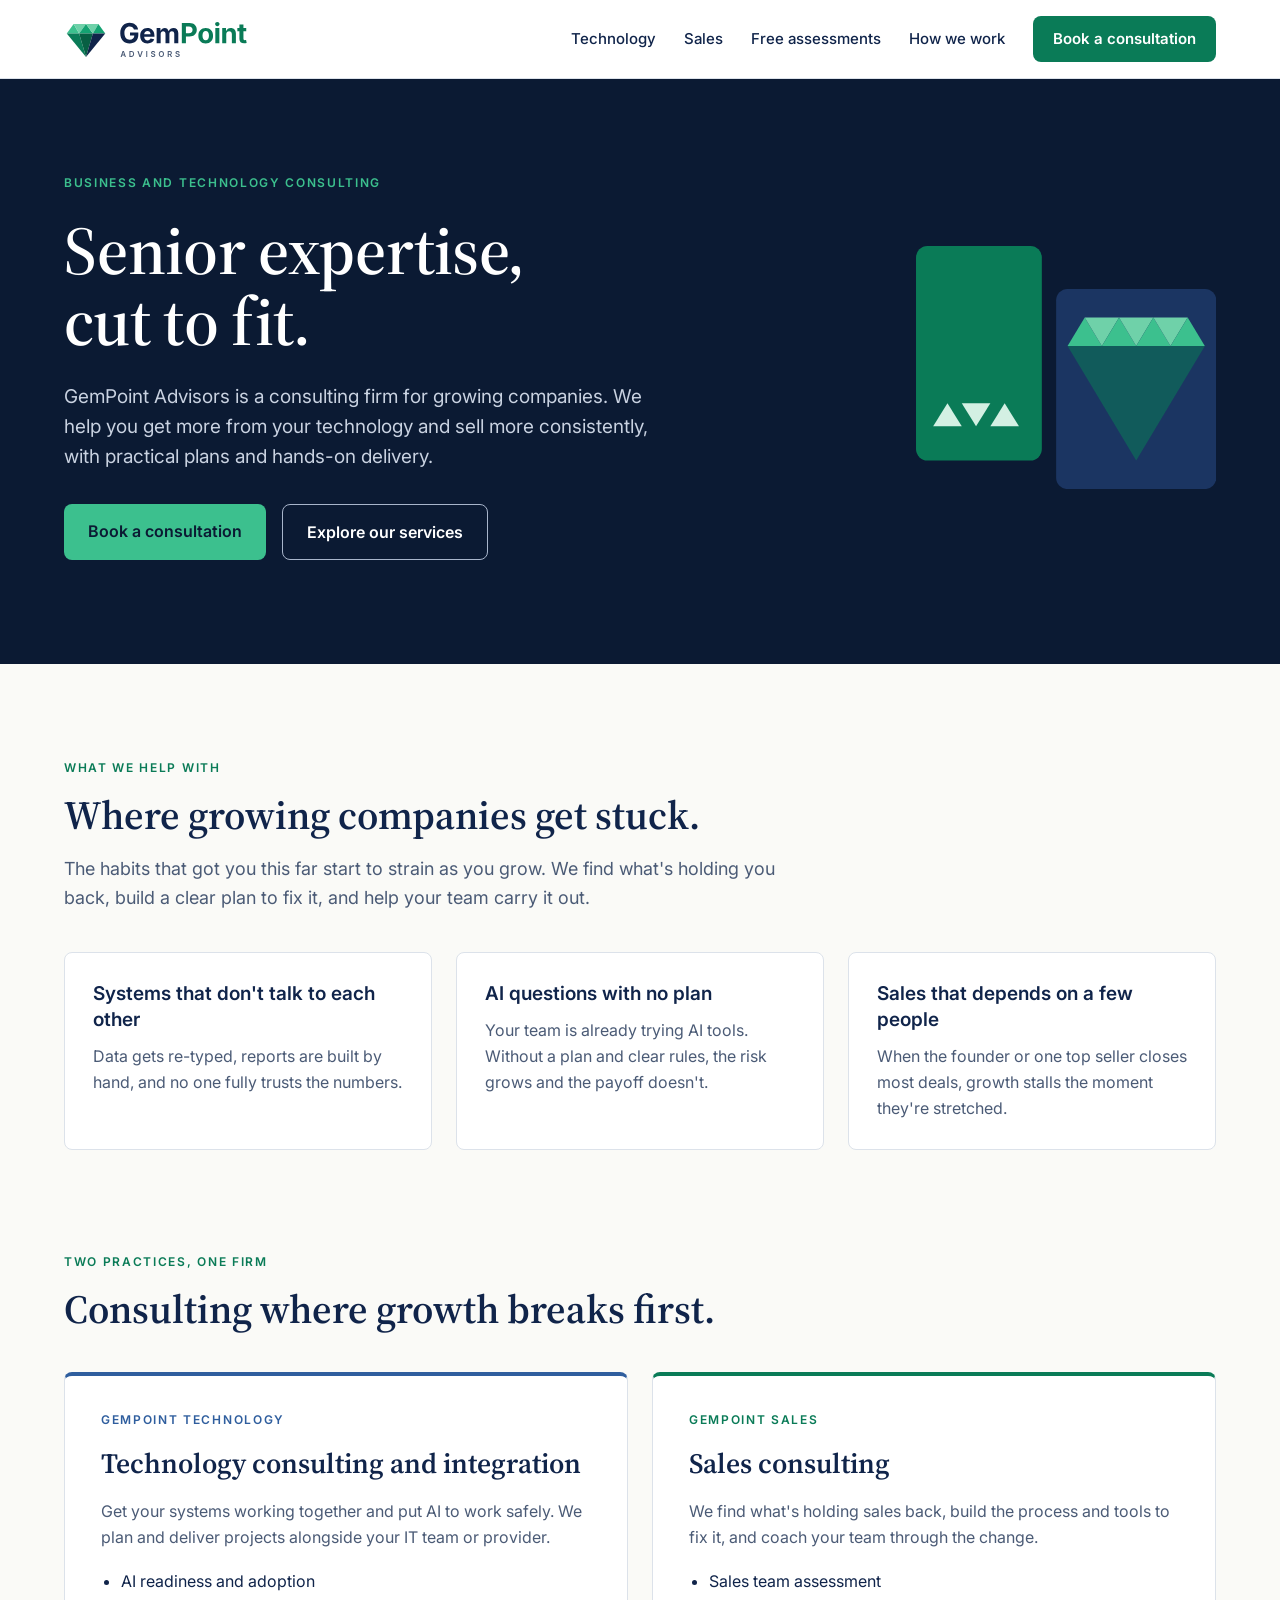
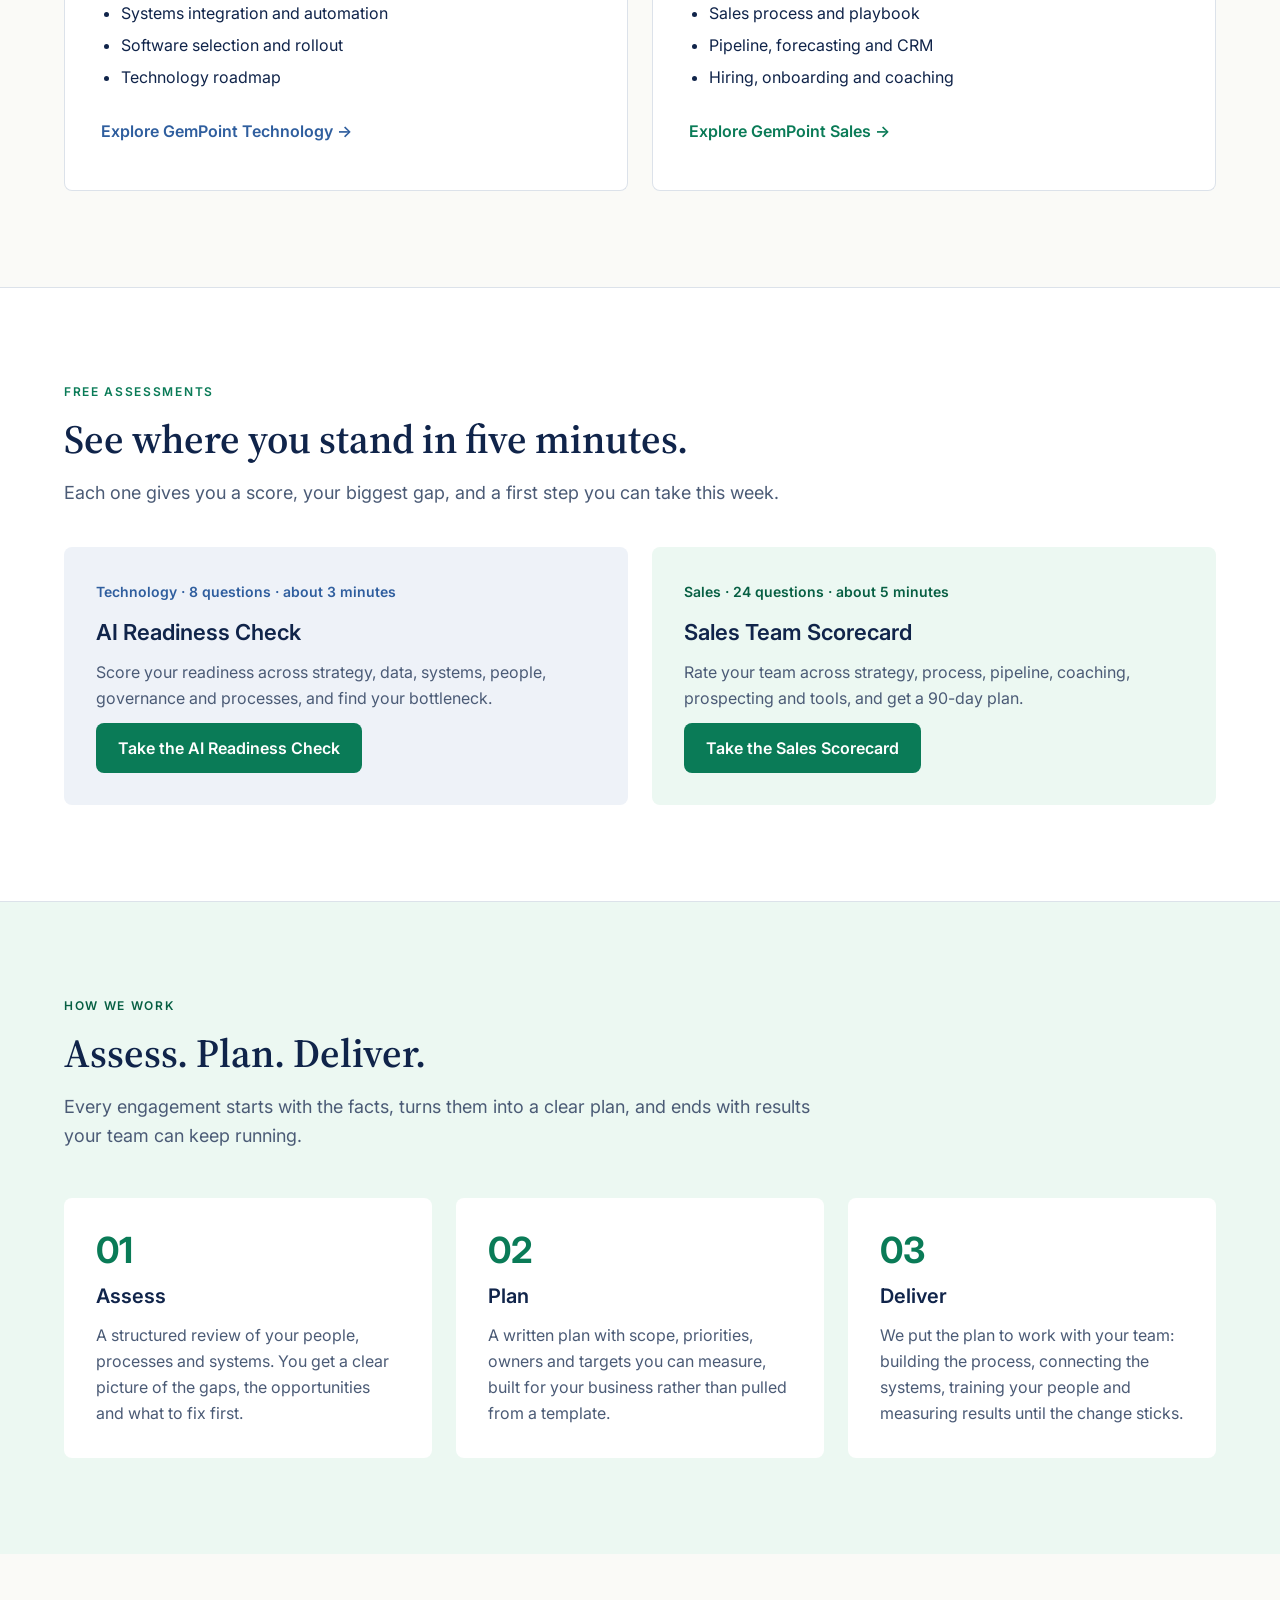
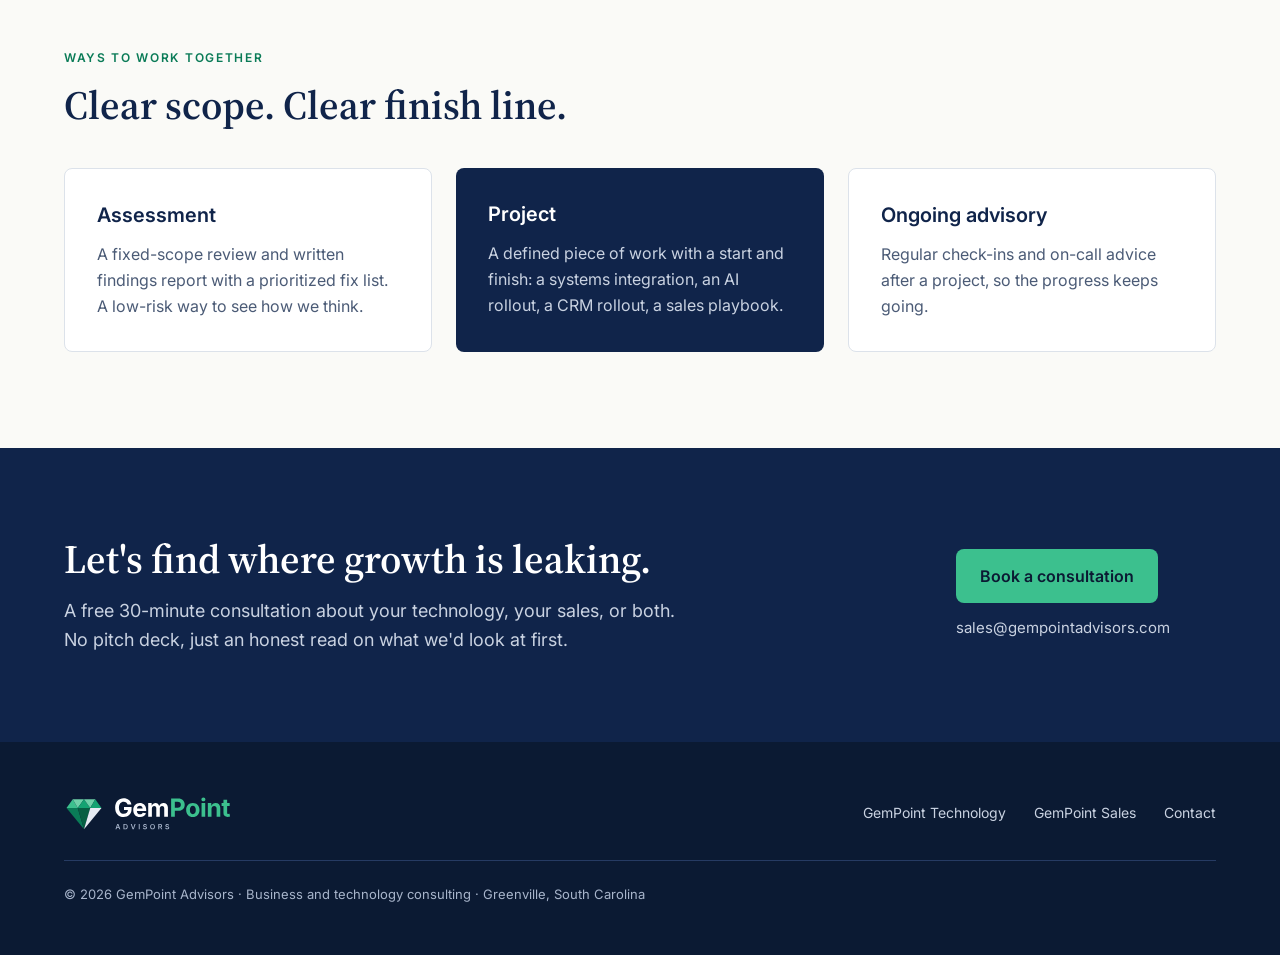
==== index.html @ 89e2c3e5 "Add files via upload" ====
<!doctype html>
<html lang="en">
<head>
<meta charset="utf-8">
<meta name="viewport" content="width=device-width, initial-scale=1">
<title>GemPoint Advisors | Business and technology consulting</title>
<meta name="description" content="GemPoint Advisors is a Greenville, South Carolina consulting firm helping growing companies get more from their technology and sell more consistently.">
<link rel="canonical" href="https://gempointadvisors.com/">
<meta property="og:type" content="website">
<meta property="og:title" content="GemPoint Advisors | Business and technology consulting">
<meta property="og:description" content="GemPoint Advisors is a Greenville, South Carolina consulting firm helping growing companies get more from their technology and sell more consistently.">
<meta property="og:url" content="https://gempointadvisors.com/">
<meta property="og:image" content="https://gempointadvisors.com/assets/share-image.png">
<meta name="twitter:card" content="summary_large_image">
<link rel="icon" href="/favicon.svg" type="image/svg+xml">
<link rel="apple-touch-icon" href="/apple-touch-icon.png">
<link rel="stylesheet" href="https://fonts.googleapis.com/css2?family=Inter:wght@400;500;600;700&amp;family=Source+Serif+4:opsz,wght@8..60,600&amp;display=swap">
<style>
body{margin:0;background:#FAFAF7}
a{color:#0A7B57}a:hover{color:#075F43}
</style>
<style>
*,*::before,*::after{box-sizing:border-box}
html{scroll-behavior:smooth}
img{max-width:100%}
@media (max-width:480px){
  [style*="grid-template-columns"]{grid-template-columns:1fr !important}
  [style*="padding: 96px 24px"],[style*="padding: 88px 24px"]{padding-top:64px !important;padding-bottom:64px !important}
  [style*="padding: 16px 24px"],[style*="padding: 96px 24px"],[style*="padding: 88px 24px"],[style*="padding: 72px 24px"],[style*="padding: 48px 24px"]{padding-left:16px !important;padding-right:16px !important}
  [style*="padding: 0 24px 96px"]{padding-left:16px !important;padding-right:16px !important}
  div:has(> svg[viewBox="0 0 420 340"]){display:none !important}
}
@media (prefers-reduced-motion: reduce){html{scroll-behavior:auto}}
</style>
</head>
<body>
<div style="font-family: Inter, system-ui, sans-serif; color: #10244A; background: #FAFAF7; font-size: 16px; line-height: 26px;">

<header style="background: #FFFFFF; border-bottom: 1px solid #DCE2EA;">
<nav aria-label="Main" style="max-width: 1200px; margin: 0 auto; padding: 16px 24px; display: flex; flex-wrap: wrap; align-items: center; justify-content: space-between; gap: 16px;">
<a href="/" aria-label="GemPoint Advisors home" style="display: flex; align-items: center;"><img src="/assets/logos/gempoint-lockup.svg" alt="GemPoint Advisors" style="height: 44px; width: auto; display: block;"></a>
<div style="display: flex; flex-wrap: wrap; align-items: center; gap: 8px 28px; font-size: 15px; font-weight: 500;">
<a href="/technology/" style="color: #10244A; text-decoration: none; padding: 10px 0;">Technology</a>
<a href="/sales/" style="color: #10244A; text-decoration: none; padding: 10px 0;">Sales</a>
<a href="#assessments" style="color: #10244A; text-decoration: none; padding: 10px 0;">Free assessments</a>
<a href="#how" style="color: #10244A; text-decoration: none; padding: 10px 0;">How we work</a>
<a href="#contact" style="background: #0A7B57; color: #FFFFFF; text-decoration: none; padding: 10px 20px; border-radius: 8px; font-weight: 600;">Book a consultation</a>
</div>
</nav>
</header>

<section style="background: #0B1A33; color: #FFFFFF;">
<div style="max-width: 1200px; margin: 0 auto; padding: 96px 24px 104px; display: flex; flex-wrap: wrap; align-items: center; gap: 48px;">
<div style="flex: 999 1 520px; min-width: 0; display: flex; flex-direction: column; gap: 24px;">
<p style="margin: 0; font-size: 12px; line-height: 16px; font-weight: 600; letter-spacing: 0.14em; text-transform: uppercase; color: #3CC08E;">Business and technology consulting</p>
<h1 style="margin: 0; font-family: 'Source Serif 4', Georgia, serif; font-weight: 600; font-size: clamp(40px, 6vw, 68px); line-height: 1.05; letter-spacing: -0.01em; color: #FFFFFF;">Senior expertise,<br>cut to fit.</h1>
<p style="margin: 0; max-width: 600px; font-size: 19px; line-height: 30px; color: #C9D2E1;">GemPoint Advisors is a consulting firm for growing companies. We help you get more from your technology and sell more consistently, with practical plans and hands-on delivery.</p>
<div style="display: flex; flex-wrap: wrap; gap: 16px; padding-top: 8px;">
<a href="#contact" style="background: #3CC08E; color: #0B1A33; text-decoration: none; padding: 14px 24px; border-radius: 8px; font-weight: 600; font-size: 16px;">Book a consultation</a>
<a href="#practices" style="color: #FFFFFF; text-decoration: none; padding: 14px 24px; border-radius: 8px; border: 1px solid #A8B5CB; font-weight: 600; font-size: 16px;">Explore our services</a>
</div>
</div>
<div style="flex: 1 1 300px; max-width: 420px; min-width: 0;">
<svg viewBox="0 0 420 340" aria-hidden="true" style="width: 100%; height: auto; display: block;">
<rect x="0" y="0" width="176" height="300" rx="16" fill="#0A7B57"></rect>
<rect x="196" y="60" width="224" height="280" rx="16" fill="#1B3562"></rect>
<polygon points="212,140 236,100 260,140" fill="#3CC08E"></polygon>
<polygon points="236,100 284,100 260,140" fill="#6FD1A9"></polygon>
<polygon points="260,140 284,100 308,140" fill="#3CC08E"></polygon>
<polygon points="284,100 332,100 308,140" fill="#6FD1A9"></polygon>
<polygon points="308,140 332,100 356,140" fill="#3CC08E"></polygon>
<polygon points="332,100 380,100 356,140" fill="#6FD1A9"></polygon>
<polygon points="356,140 380,100 404,140" fill="#3CC08E"></polygon>
<polygon points="212,140 404,140 308,300" fill="#0A7B57" opacity="0.55"></polygon>
<polygon points="24,252 44,220 64,252" fill="#D3F0E3"></polygon>
<polygon points="64,220 104,220 84,252" fill="#D3F0E3"></polygon>
<polygon points="104,252 124,220 144,252" fill="#D3F0E3"></polygon>
</svg>
</div>
</div>
</section>

<section aria-labelledby="gap-h" style="max-width: 1200px; margin: 0 auto; padding: 96px 24px 32px; display: flex; flex-direction: column; gap: 40px;">
<div style="max-width: 760px; display: flex; flex-direction: column; gap: 16px;">
<p style="margin: 0; font-size: 12px; line-height: 16px; font-weight: 600; letter-spacing: 0.14em; text-transform: uppercase; color: #0A7B57;">What we help with</p>
<h2 id="gap-h" style="margin: 0; font-family: 'Source Serif 4', Georgia, serif; font-weight: 600; font-size: clamp(30px, 4vw, 40px); line-height: 1.15;">Where growing companies get stuck.</h2>
<p style="margin: 0; font-size: 18px; line-height: 29px; color: #4B5B76;">The habits that got you this far start to strain as you grow. We find what's holding you back, build a clear plan to fix it, and help your team carry it out.</p>
</div>
<div style="display: grid; grid-template-columns: repeat(auto-fit, minmax(260px, 1fr)); gap: 24px;">
<div style="background: #FFFFFF; border: 1px solid #DCE2EA; border-radius: 8px; padding: 28px; display: flex; flex-direction: column; gap: 10px;">
<h3 style="margin: 0; font-size: 19px; line-height: 26px; font-weight: 600;">Systems that don't talk to each other</h3>
<p style="margin: 0; color: #4B5B76;">Data gets re-typed, reports are built by hand, and no one fully trusts the numbers.</p>
</div>
<div style="background: #FFFFFF; border: 1px solid #DCE2EA; border-radius: 8px; padding: 28px; display: flex; flex-direction: column; gap: 10px;">
<h3 style="margin: 0; font-size: 19px; line-height: 26px; font-weight: 600;">AI questions with no plan</h3>
<p style="margin: 0; color: #4B5B76;">Your team is already trying AI tools. Without a plan and clear rules, the risk grows and the payoff doesn't.</p>
</div>
<div style="background: #FFFFFF; border: 1px solid #DCE2EA; border-radius: 8px; padding: 28px; display: flex; flex-direction: column; gap: 10px;">
<h3 style="margin: 0; font-size: 19px; line-height: 26px; font-weight: 600;">Sales that depends on a few people</h3>
<p style="margin: 0; color: #4B5B76;">When the founder or one top seller closes most deals, growth stalls the moment they're stretched.</p>
</div>
</div>
</section>

<section id="practices" aria-labelledby="practices-h" style="max-width: 1200px; margin: 0 auto; padding: 72px 24px 96px; display: flex; flex-direction: column; gap: 40px;">
<div style="display: flex; flex-direction: column; gap: 16px; max-width: 760px;">
<p style="margin: 0; font-size: 12px; line-height: 16px; font-weight: 600; letter-spacing: 0.14em; text-transform: uppercase; color: #0A7B57;">Two practices, one firm</p>
<h2 id="practices-h" style="margin: 0; font-family: 'Source Serif 4', Georgia, serif; font-weight: 600; font-size: clamp(30px, 4vw, 40px); line-height: 1.15;">Consulting where growth breaks first.</h2>
</div>
<div style="display: grid; grid-template-columns: repeat(auto-fit, minmax(320px, 1fr)); gap: 24px;">
<article style="background: #FFFFFF; border: 1px solid #DCE2EA; border-top: 4px solid #2F5E9E; border-radius: 8px; padding: 36px; display: flex; flex-direction: column; gap: 18px;">
<p style="margin: 0; font-size: 12px; line-height: 16px; font-weight: 600; letter-spacing: 0.14em; text-transform: uppercase; color: #2F5E9E;">GemPoint Technology</p>
<h3 style="margin: 0; font-family: 'Source Serif 4', Georgia, serif; font-weight: 600; font-size: 28px; line-height: 34px;">Technology consulting and integration</h3>
<p style="margin: 0; color: #4B5B76;">Get your systems working together and put AI to work safely. We plan and deliver projects alongside your IT team or provider.</p>
<ul style="margin: 0; padding-left: 20px; display: flex; flex-direction: column; gap: 6px;">
<li>AI readiness and adoption</li>
<li>Systems integration and automation</li>
<li>Software selection and rollout</li>
<li>Technology roadmap</li>
</ul>
<a href="/technology/" style="align-self: flex-start; color: #2F5E9E; font-weight: 600; text-decoration: none; padding: 10px 0;">Explore GemPoint Technology →</a>
</article>
<article style="background: #FFFFFF; border: 1px solid #DCE2EA; border-top: 4px solid #0A7B57; border-radius: 8px; padding: 36px; display: flex; flex-direction: column; gap: 18px;">
<p style="margin: 0; font-size: 12px; line-height: 16px; font-weight: 600; letter-spacing: 0.14em; text-transform: uppercase; color: #0A7B57;">GemPoint Sales</p>
<h3 style="margin: 0; font-family: 'Source Serif 4', Georgia, serif; font-weight: 600; font-size: 28px; line-height: 34px;">Sales consulting</h3>
<p style="margin: 0; color: #4B5B76;">We find what's holding sales back, build the process and tools to fix it, and coach your team through the change.</p>
<ul style="margin: 0; padding-left: 20px; display: flex; flex-direction: column; gap: 6px;">
<li>Sales team assessment</li>
<li>Sales process and playbook</li>
<li>Pipeline, forecasting and CRM</li>
<li>Hiring, onboarding and coaching</li>
</ul>
<a href="/sales/" style="align-self: flex-start; color: #0A7B57; font-weight: 600; text-decoration: none; padding: 10px 0;">Explore GemPoint Sales →</a>
</article>
</div>
</section>

<section id="assessments" aria-labelledby="assess-h" style="background: #FFFFFF; border-top: 1px solid #DCE2EA; border-bottom: 1px solid #DCE2EA;">
<div style="max-width: 1200px; margin: 0 auto; padding: 96px 24px; display: flex; flex-direction: column; gap: 40px;">
<div style="display: flex; flex-direction: column; gap: 16px; max-width: 760px;">
<p style="margin: 0; font-size: 12px; line-height: 16px; font-weight: 600; letter-spacing: 0.14em; text-transform: uppercase; color: #0A7B57;">Free assessments</p>
<h2 id="assess-h" style="margin: 0; font-family: 'Source Serif 4', Georgia, serif; font-weight: 600; font-size: clamp(30px, 4vw, 40px); line-height: 1.15;">See where you stand in five minutes.</h2>
<p style="margin: 0; font-size: 18px; line-height: 29px; color: #4B5B76;">Each one gives you a score, your biggest gap, and a first step you can take this week.</p>
</div>
<div style="display: grid; grid-template-columns: repeat(auto-fit, minmax(320px, 1fr)); gap: 24px;">
<div style="background: #EEF2F8; border-radius: 8px; padding: 32px; display: flex; flex-direction: column; gap: 12px;">
<p style="margin: 0; font-size: 14px; font-weight: 600; color: #2F5E9E;">Technology · 8 questions · about 3 minutes</p>
<h3 style="margin: 0; font-size: 22px; line-height: 30px; font-weight: 600;">AI Readiness Check</h3>
<p style="margin: 0; color: #4B5B76;">Score your readiness across strategy, data, systems, people, governance and processes, and find your bottleneck.</p>
<a href="/ai-readiness/" style="align-self: flex-start; background: #0A7B57; color: #FFFFFF; text-decoration: none; padding: 12px 22px; border-radius: 8px; font-weight: 600;">Take the AI Readiness Check</a>
</div>
<div style="background: #ECF8F2; border-radius: 8px; padding: 32px; display: flex; flex-direction: column; gap: 12px;">
<p style="margin: 0; font-size: 14px; font-weight: 600; color: #075F43;">Sales · 24 questions · about 5 minutes</p>
<h3 style="margin: 0; font-size: 22px; line-height: 30px; font-weight: 600;">Sales Team Scorecard</h3>
<p style="margin: 0; color: #4B5B76;">Rate your team across strategy, process, pipeline, coaching, prospecting and tools, and get a 90-day plan.</p>
<a href="/sales-scorecard/" style="align-self: flex-start; background: #0A7B57; color: #FFFFFF; text-decoration: none; padding: 12px 22px; border-radius: 8px; font-weight: 600;">Take the Sales Scorecard</a>
</div>
</div>
</div>
</section>

<section id="how" aria-labelledby="how-h" style="background: #ECF8F2;">
<div style="max-width: 1200px; margin: 0 auto; padding: 96px 24px; display: flex; flex-direction: column; gap: 48px;">
<div style="display: flex; flex-direction: column; gap: 16px; max-width: 760px;">
<p style="margin: 0; font-size: 12px; line-height: 16px; font-weight: 600; letter-spacing: 0.14em; text-transform: uppercase; color: #075F43;">How we work</p>
<h2 id="how-h" style="margin: 0; font-family: 'Source Serif 4', Georgia, serif; font-weight: 600; font-size: clamp(30px, 4vw, 40px); line-height: 1.15;">Assess. Plan. Deliver.</h2>
<p style="margin: 0; font-size: 18px; line-height: 29px; color: #4B5B76;">Every engagement starts with the facts, turns them into a clear plan, and ends with results your team can keep running.</p>
</div>
<ol style="margin: 0; padding: 0; list-style: none; display: grid; grid-template-columns: repeat(auto-fit, minmax(260px, 1fr)); gap: 24px;">
<li style="background: #FFFFFF; border-radius: 8px; padding: 32px; display: flex; flex-direction: column; gap: 12px;">
<span style="font-size: 36px; line-height: 40px; font-weight: 700; color: #0A7B57;">01</span>
<h3 style="margin: 0; font-size: 20px; line-height: 28px; font-weight: 600;">Assess</h3>
<p style="margin: 0; color: #4B5B76;">A structured review of your people, processes and systems. You get a clear picture of the gaps, the opportunities and what to fix first.</p>
</li>
<li style="background: #FFFFFF; border-radius: 8px; padding: 32px; display: flex; flex-direction: column; gap: 12px;">
<span style="font-size: 36px; line-height: 40px; font-weight: 700; color: #0A7B57;">02</span>
<h3 style="margin: 0; font-size: 20px; line-height: 28px; font-weight: 600;">Plan</h3>
<p style="margin: 0; color: #4B5B76;">A written plan with scope, priorities, owners and targets you can measure, built for your business rather than pulled from a template.</p>
</li>
<li style="background: #FFFFFF; border-radius: 8px; padding: 32px; display: flex; flex-direction: column; gap: 12px;">
<span style="font-size: 36px; line-height: 40px; font-weight: 700; color: #0A7B57;">03</span>
<h3 style="margin: 0; font-size: 20px; line-height: 28px; font-weight: 600;">Deliver</h3>
<p style="margin: 0; color: #4B5B76;">We put the plan to work with your team: building the process, connecting the systems, training your people and measuring results until the change sticks.</p>
</li>
</ol>
</div>
</section>

<section aria-labelledby="engage-h" style="max-width: 1200px; margin: 0 auto; padding: 96px 24px; display: flex; flex-direction: column; gap: 40px;">
<div style="display: flex; flex-direction: column; gap: 16px; max-width: 760px;">
<p style="margin: 0; font-size: 12px; line-height: 16px; font-weight: 600; letter-spacing: 0.14em; text-transform: uppercase; color: #0A7B57;">Ways to work together</p>
<h2 id="engage-h" style="margin: 0; font-family: 'Source Serif 4', Georgia, serif; font-weight: 600; font-size: clamp(30px, 4vw, 40px); line-height: 1.15;">Clear scope. Clear finish line.</h2>
</div>
<div style="display: grid; grid-template-columns: repeat(auto-fit, minmax(280px, 1fr)); gap: 24px;">
<div style="background: #FFFFFF; border: 1px solid #DCE2EA; border-radius: 8px; padding: 32px; display: flex; flex-direction: column; gap: 12px;">
<h3 style="margin: 0; font-size: 20px; line-height: 28px; font-weight: 600;">Assessment</h3>
<p style="margin: 0; color: #4B5B76;">A fixed-scope review and written findings report with a prioritized fix list. A low-risk way to see how we think.</p>
</div>
<div style="background: #10244A; color: #FFFFFF; border-radius: 8px; padding: 32px; display: flex; flex-direction: column; gap: 12px;">
<h3 style="margin: 0; font-size: 20px; line-height: 28px; font-weight: 600;">Project</h3>
<p style="margin: 0; color: #C9D2E1;">A defined piece of work with a start and finish: a systems integration, an AI rollout, a CRM rollout, a sales playbook.</p>
</div>
<div style="background: #FFFFFF; border: 1px solid #DCE2EA; border-radius: 8px; padding: 32px; display: flex; flex-direction: column; gap: 12px;">
<h3 style="margin: 0; font-size: 20px; line-height: 28px; font-weight: 600;">Ongoing advisory</h3>
<p style="margin: 0; color: #4B5B76;">Regular check-ins and on-call advice after a project, so the progress keeps going.</p>
</div>
</div>
</section>

<section id="contact" aria-labelledby="contact-h" style="background: #10244A; color: #FFFFFF;">
<div style="max-width: 1200px; margin: 0 auto; padding: 88px 24px; display: flex; flex-wrap: wrap; align-items: center; justify-content: space-between; gap: 32px;">
<div style="flex: 999 1 520px; min-width: 0; display: flex; flex-direction: column; gap: 14px;">
<h2 id="contact-h" style="margin: 0; font-family: 'Source Serif 4', Georgia, serif; font-weight: 600; font-size: clamp(30px, 4vw, 40px); line-height: 1.15; color: #FFFFFF;">Let's find where growth is leaking.</h2>
<p style="margin: 0; max-width: 620px; font-size: 18px; line-height: 29px; color: #C9D2E1;">A free 30-minute consultation about your technology, your sales, or both. No pitch deck, just an honest read on what we'd look at first.</p>
</div>
<div style="flex: 1 1 260px; display: flex; flex-direction: column; gap: 12px; align-items: flex-start;">
<a href="mailto:sales@gempointadvisors.com" style="background: #3CC08E; color: #0B1A33; text-decoration: none; padding: 14px 24px; border-radius: 8px; font-weight: 600;">Book a consultation</a>
<p style="margin: 0; font-size: 15px; color: #C9D2E1; user-select: all;">sales@gempointadvisors.com</p>
</div>
</div>
</section>

<footer style="background: #0B1A33; color: #A8B5CB;">
<div style="max-width: 1200px; margin: 0 auto; padding: 48px 24px; display: flex; flex-wrap: wrap; align-items: center; justify-content: space-between; gap: 24px;">
<img src="/assets/logos/gempoint-lockup-reversed.svg" alt="GemPoint Advisors" style="height: 40px; width: auto; display: block;">
<div style="display: flex; flex-wrap: wrap; gap: 8px 28px; font-size: 14px;">
<a href="/technology/" style="color: #C9D2E1; text-decoration: none; padding: 10px 0;">GemPoint Technology</a>
<a href="/sales/" style="color: #C9D2E1; text-decoration: none; padding: 10px 0;">GemPoint Sales</a>
<a href="#contact" style="color: #C9D2E1; text-decoration: none; padding: 10px 0;">Contact</a>
</div>
<p style="margin: 0; font-size: 13px; width: 100%; border-top: 1px solid #263B63; padding-top: 20px;">© 2026 GemPoint Advisors · Business and technology consulting · Greenville, South Carolina</p>
</div>
</footer>

</div>
</body>
</html>
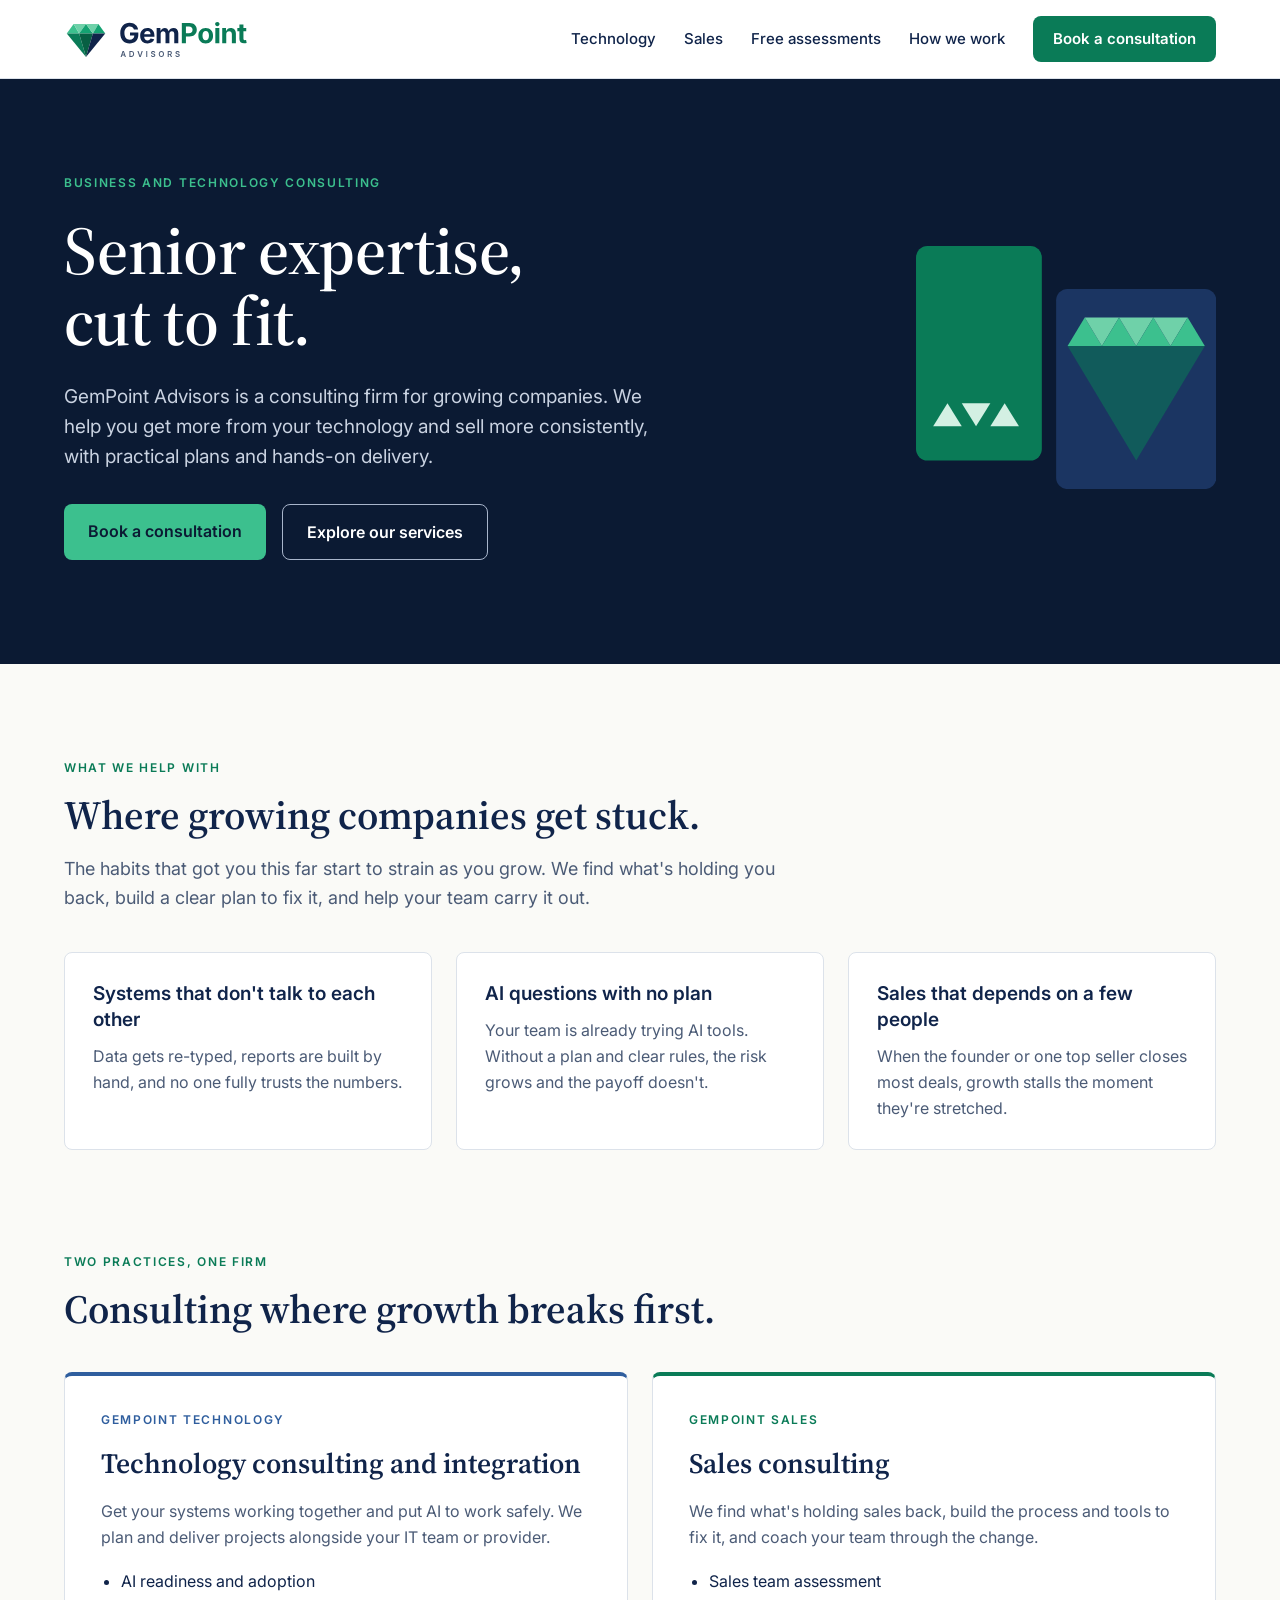
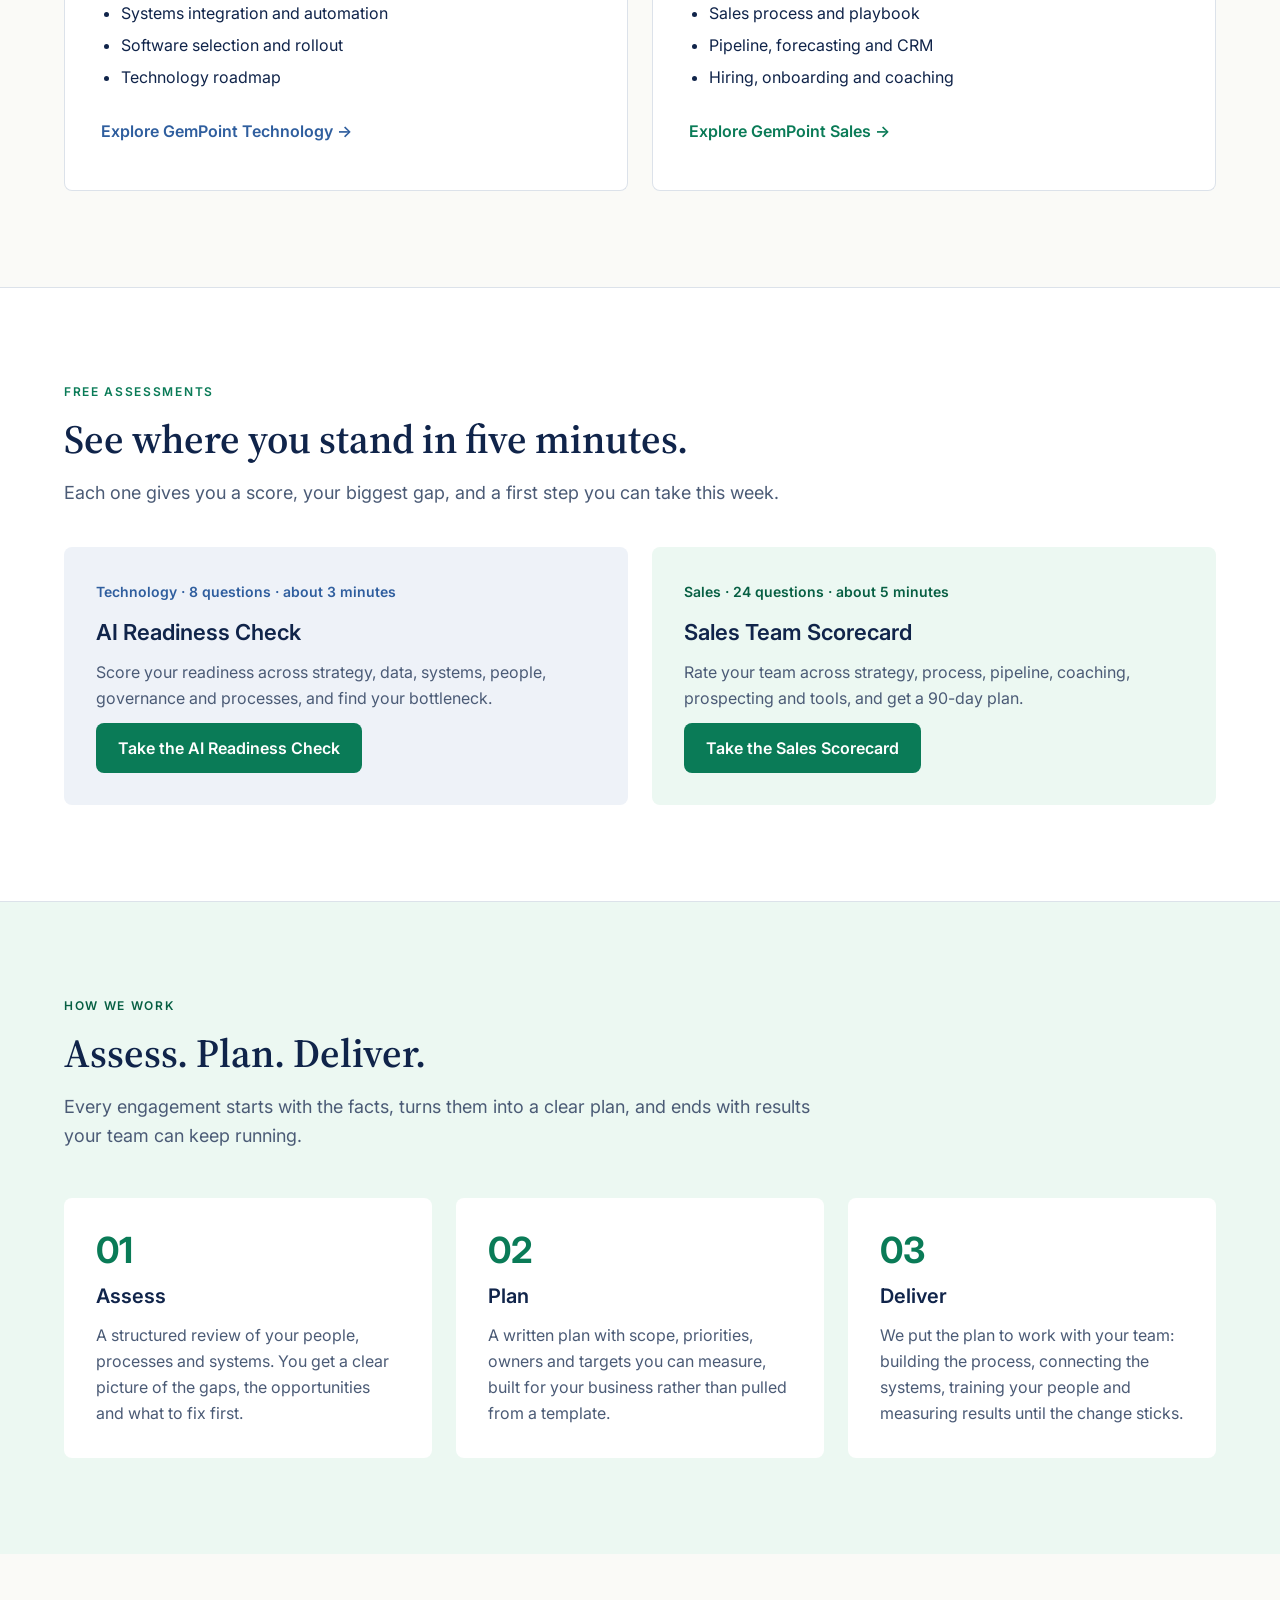
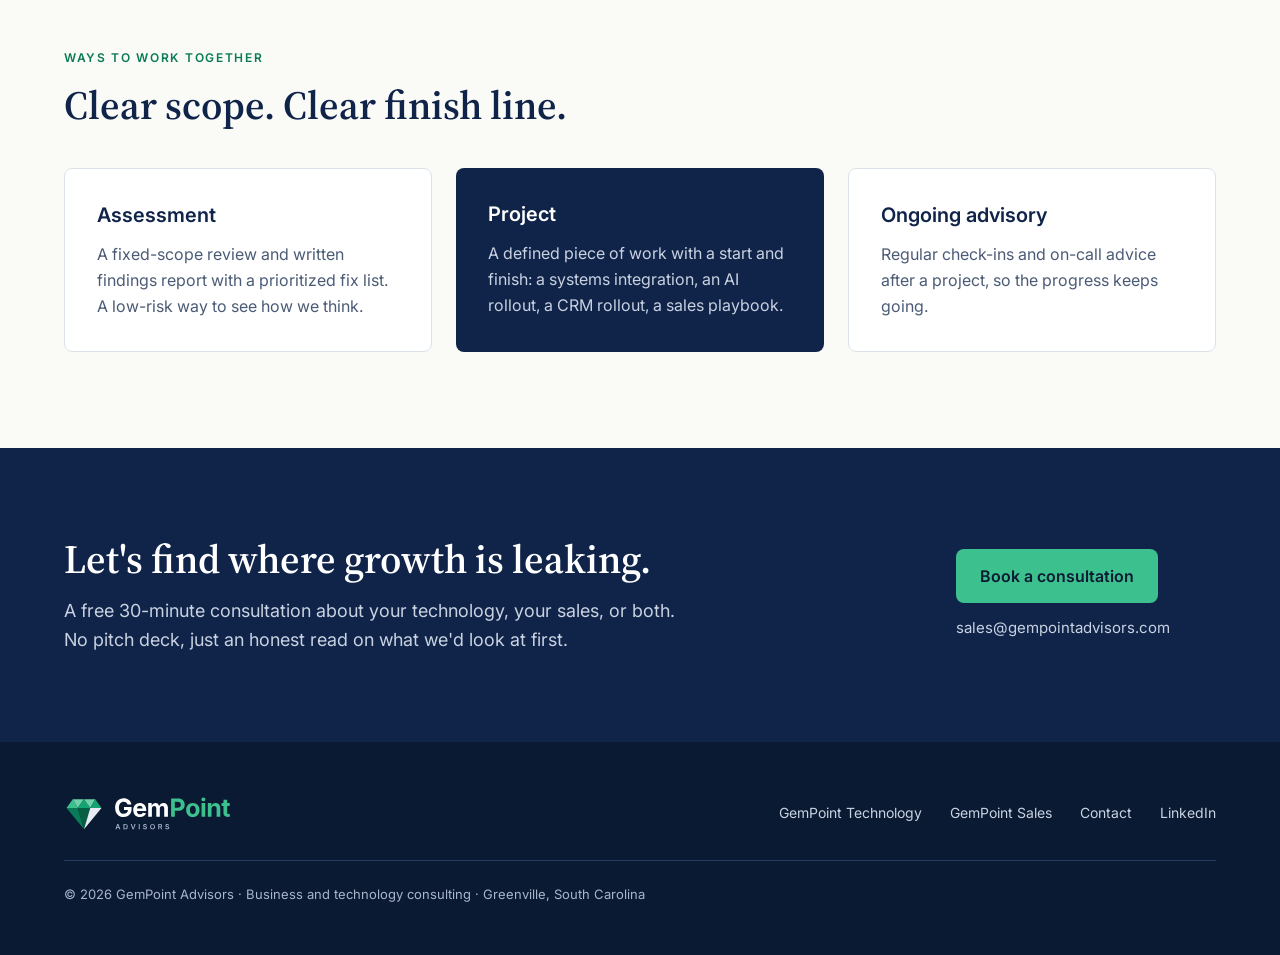
==== commit d4c00dff: "Footer: link to the GemPoint Advisors LinkedIn page Co-Authored-By: Claude Opus 5.5 <noreply@anthrop" ====
--- a/index.html
+++ b/index.html
@@ -15,23 +15,7 @@
 <link rel="icon" href="/favicon.svg" type="image/svg+xml">
 <link rel="apple-touch-icon" href="/apple-touch-icon.png">
 <link rel="stylesheet" href="https://fonts.googleapis.com/css2?family=Inter:wght@400;500;600;700&amp;family=Source+Serif+4:opsz,wght@8..60,600&amp;display=swap">
-<style>
-body{margin:0;background:#FAFAF7}
-a{color:#0A7B57}a:hover{color:#075F43}
-</style>
-<style>
-*,*::before,*::after{box-sizing:border-box}
-html{scroll-behavior:smooth}
-img{max-width:100%}
-@media (max-width:480px){
-  [style*="grid-template-columns"]{grid-template-columns:1fr !important}
-  [style*="padding: 96px 24px"],[style*="padding: 88px 24px"]{padding-top:64px !important;padding-bottom:64px !important}
-  [style*="padding: 16px 24px"],[style*="padding: 96px 24px"],[style*="padding: 88px 24px"],[style*="padding: 72px 24px"],[style*="padding: 48px 24px"]{padding-left:16px !important;padding-right:16px !important}
-  [style*="padding: 0 24px 96px"]{padding-left:16px !important;padding-right:16px !important}
-  div:has(> svg[viewBox="0 0 420 340"]){display:none !important}
-}
-@media (prefers-reduced-motion: reduce){html{scroll-behavior:auto}}
-</style>
+<link rel="stylesheet" href="/css/site.css">
 </head>
 <body>
 <div style="font-family: Inter, system-ui, sans-serif; color: #10244A; background: #FAFAF7; font-size: 16px; line-height: 26px;">
@@ -227,6 +211,7 @@
 <a href="/technology/" style="color: #C9D2E1; text-decoration: none; padding: 10px 0;">GemPoint Technology</a>
 <a href="/sales/" style="color: #C9D2E1; text-decoration: none; padding: 10px 0;">GemPoint Sales</a>
 <a href="#contact" style="color: #C9D2E1; text-decoration: none; padding: 10px 0;">Contact</a>
+<a href="https://www.linkedin.com/company/gempoint-advisors/" target="_blank" rel="noopener" style="color: #C9D2E1; text-decoration: none; padding: 10px 0;">LinkedIn</a>
 </div>
 <p style="margin: 0; font-size: 13px; width: 100%; border-top: 1px solid #263B63; padding-top: 20px;">© 2026 GemPoint Advisors · Business and technology consulting · Greenville, South Carolina</p>
 </div>
--- a/css/site.css
+++ b/css/site.css
@@ -0,0 +1,18 @@
+/* Shared styles for the marketing pages (home, Sales, Technology, Playbook Kit).
+   Layout and colour live in each page's markup; this file holds the page basics and the phone-width overrides. */
+
+body{margin:0;background:#FAFAF7}
+a{color:#0A7B57}a:hover{color:#075F43}
+*,*::before,*::after{box-sizing:border-box}
+html{scroll-behavior:smooth}
+img{max-width:100%}
+
+/* Phones: stack the multi-column sections and tighten the section padding. */
+@media (max-width:480px){
+  [style*="grid-template-columns"]{grid-template-columns:1fr !important}
+  [style*="padding: 96px 24px"],[style*="padding: 88px 24px"]{padding-top:64px !important;padding-bottom:64px !important}
+  [style*="padding: 16px 24px"],[style*="padding: 96px 24px"],[style*="padding: 88px 24px"],[style*="padding: 72px 24px"],[style*="padding: 48px 24px"]{padding-left:16px !important;padding-right:16px !important}
+  [style*="padding: 0 24px 96px"]{padding-left:16px !important;padding-right:16px !important}
+  div:has(> svg[viewBox="0 0 420 340"]){display:none !important}
+}
+@media (prefers-reduced-motion: reduce){html{scroll-behavior:auto}}
